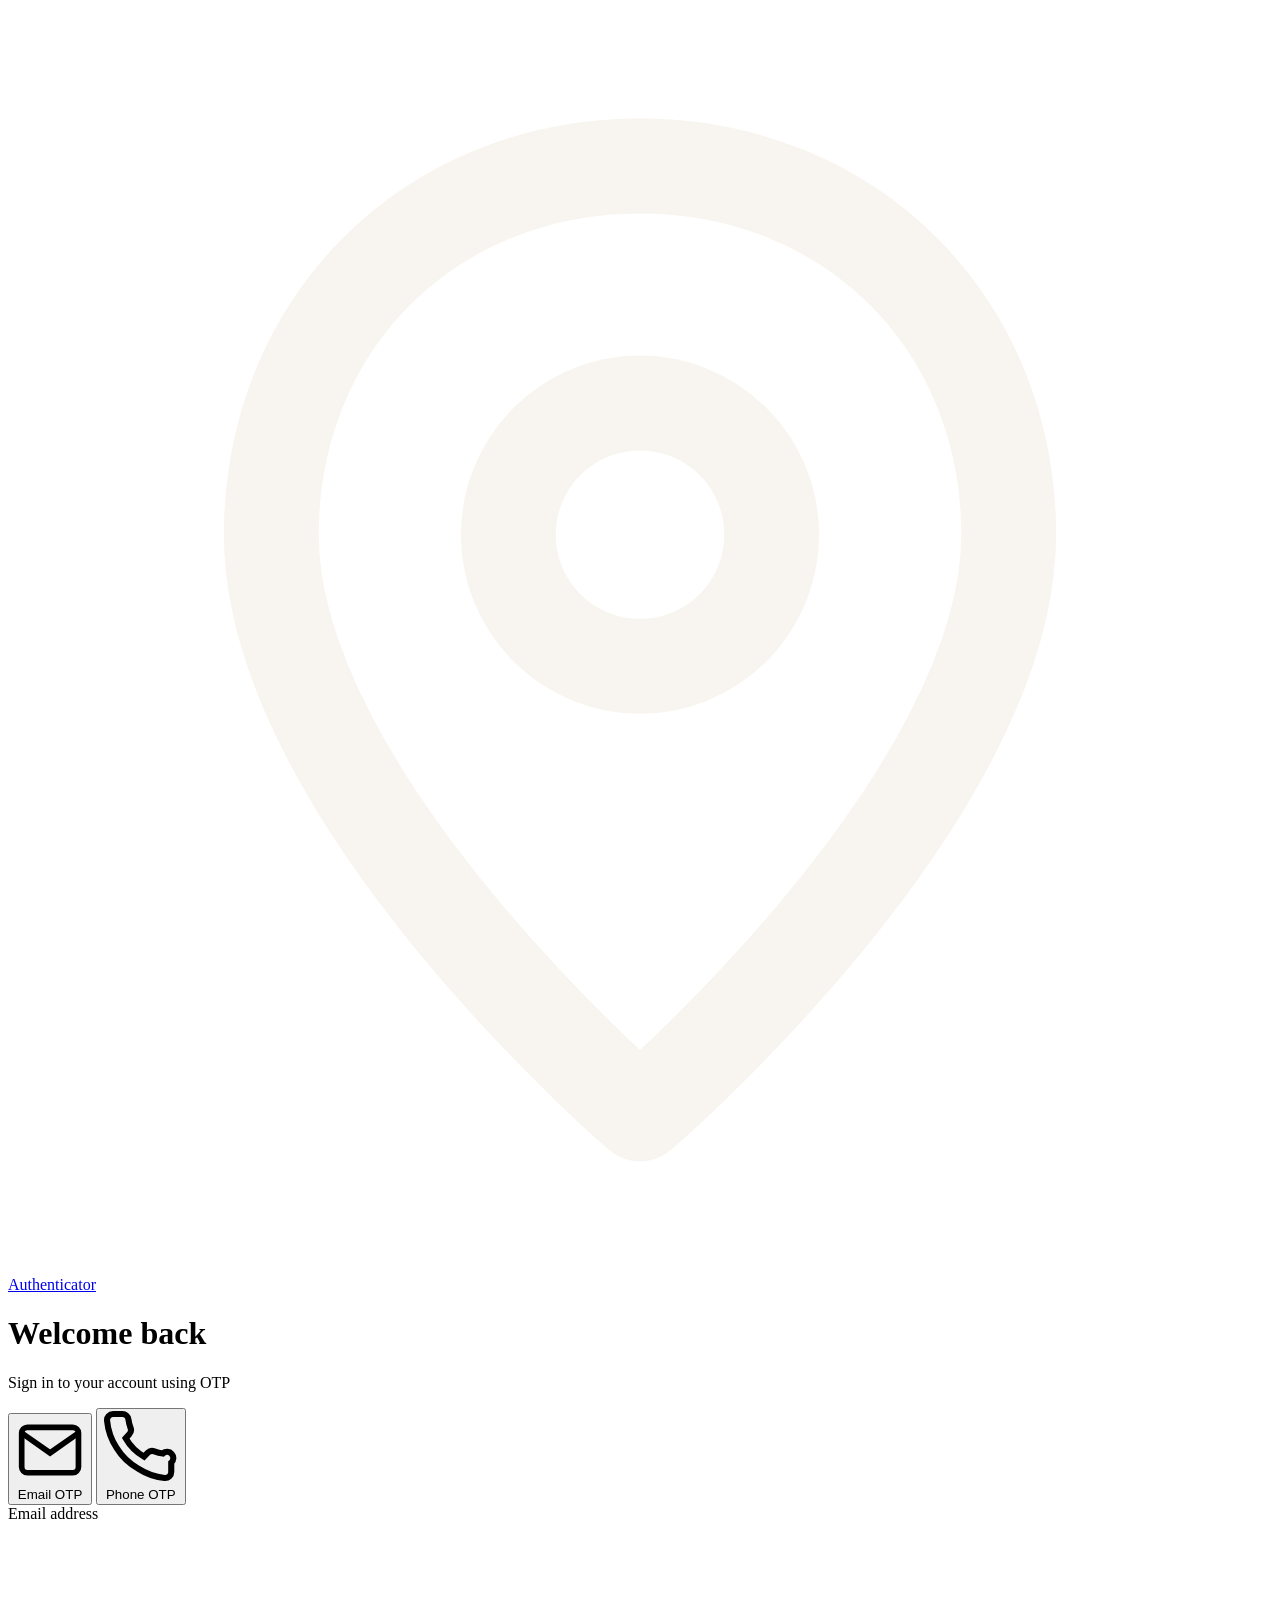
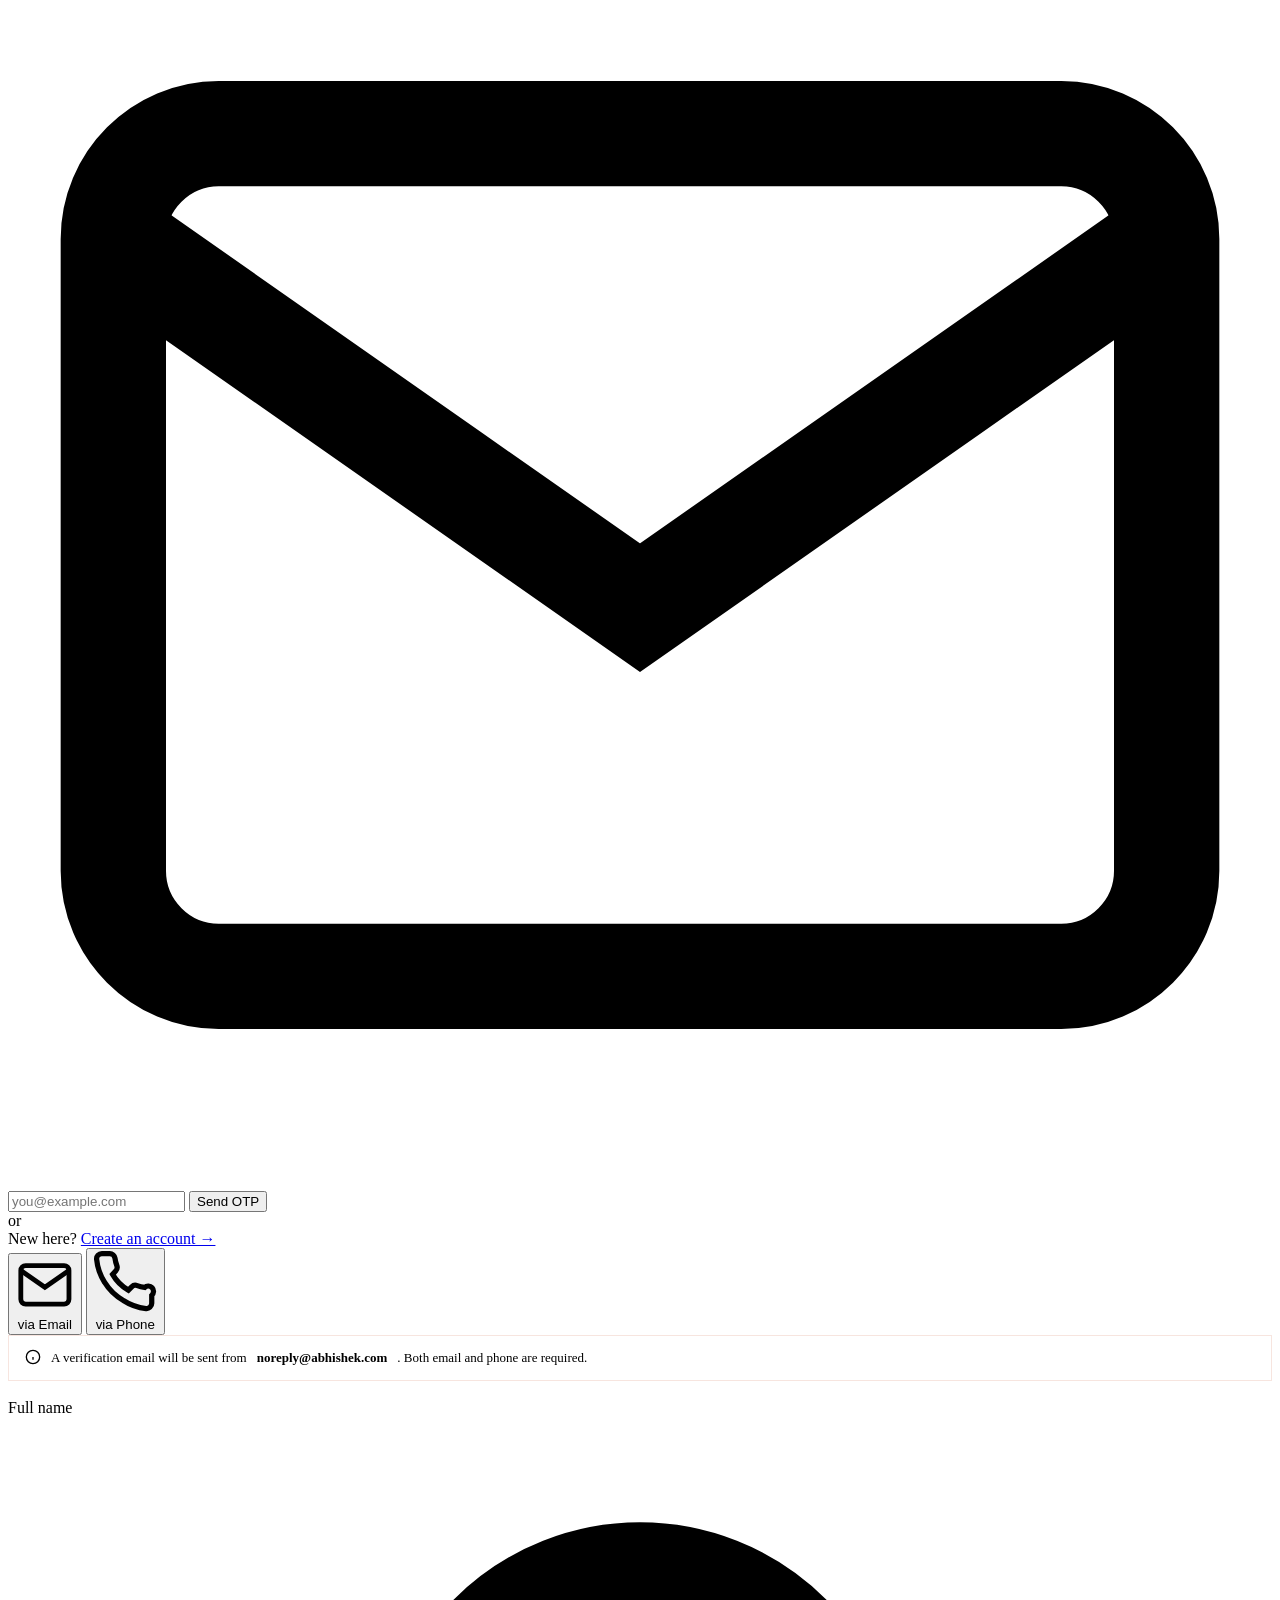
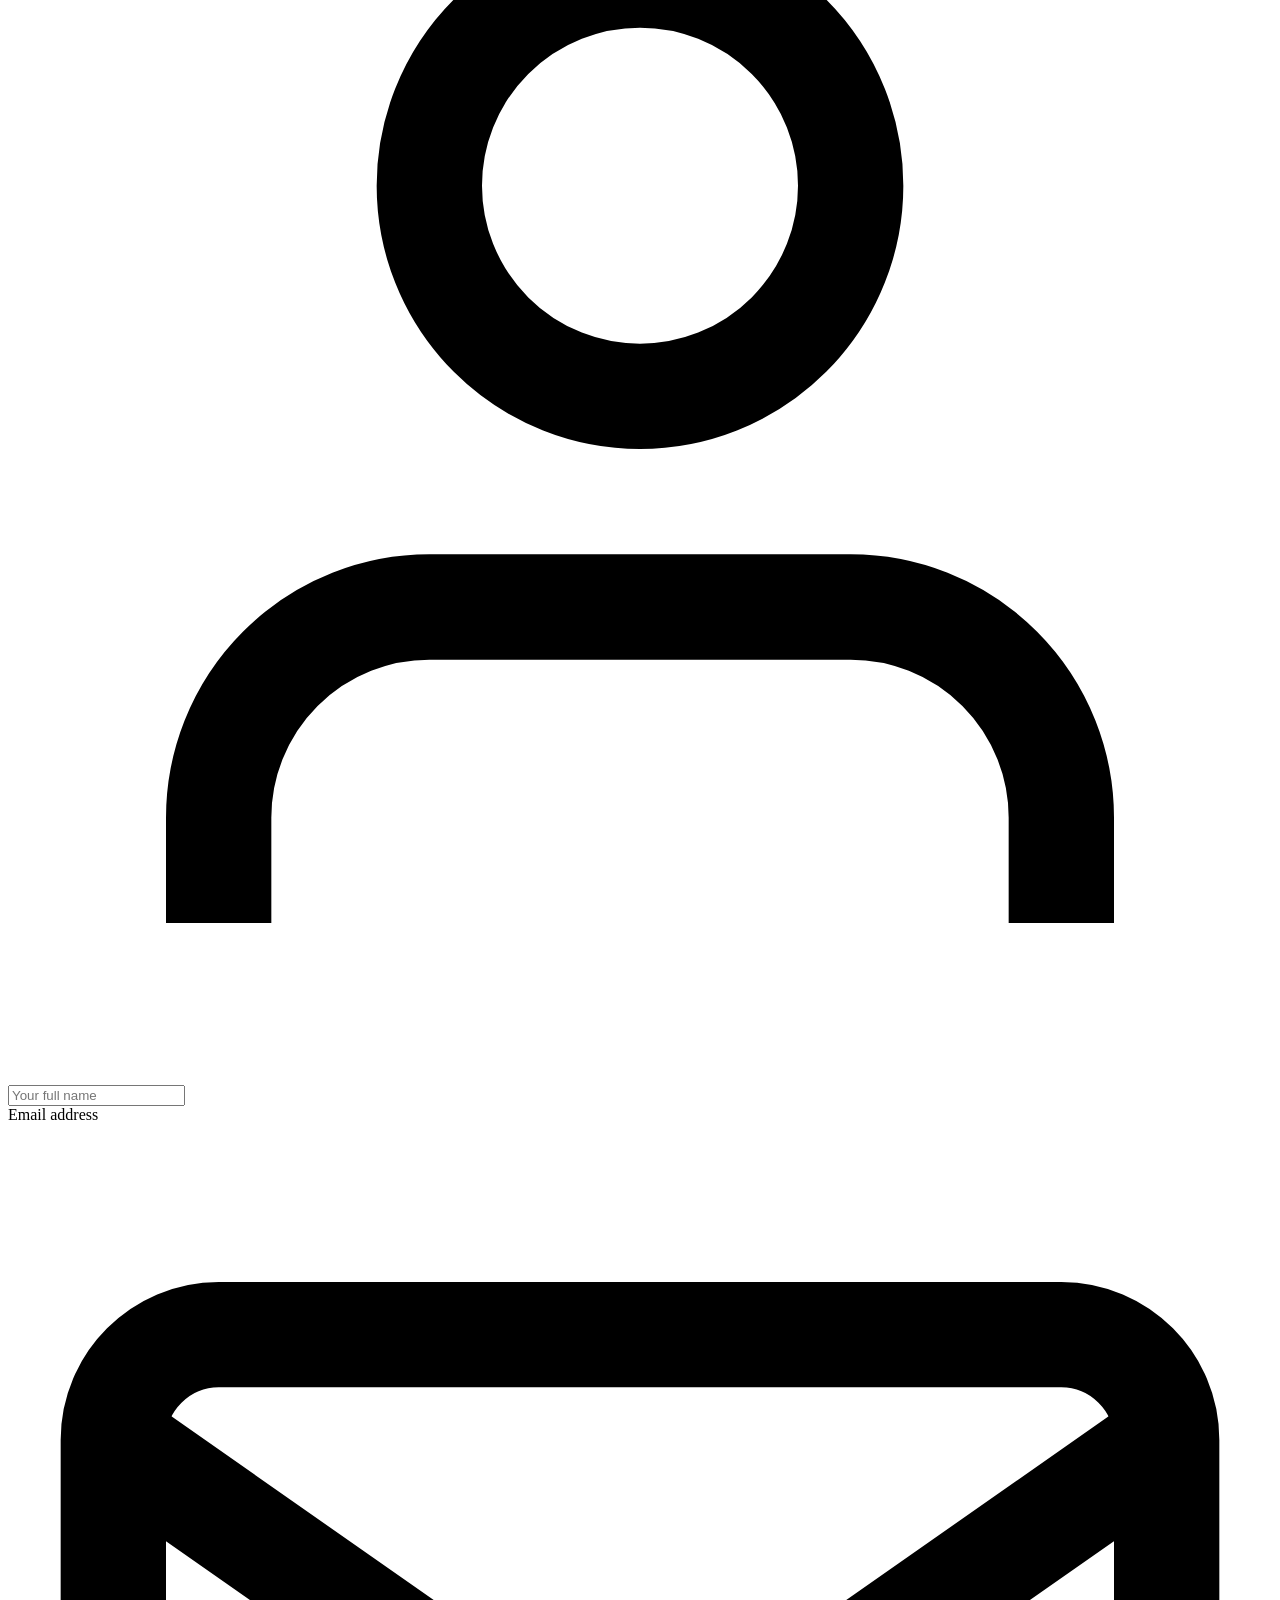
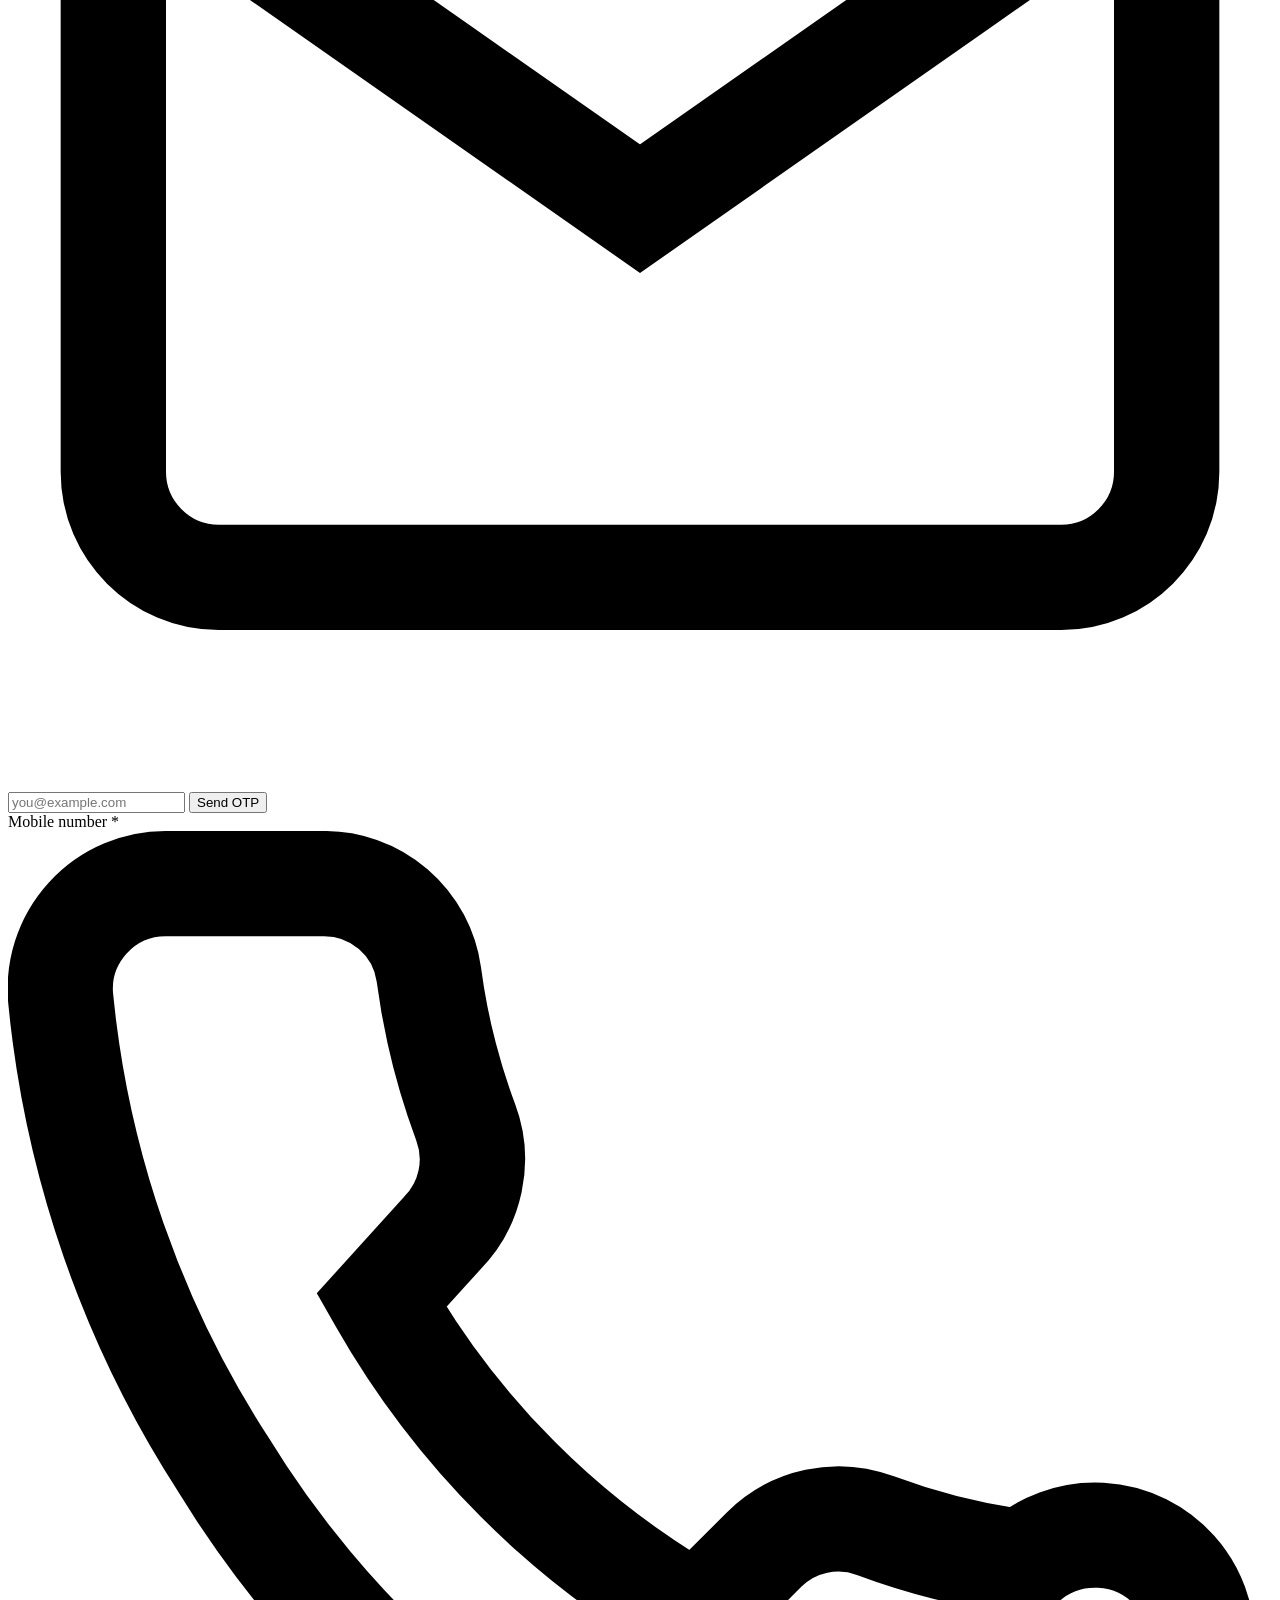
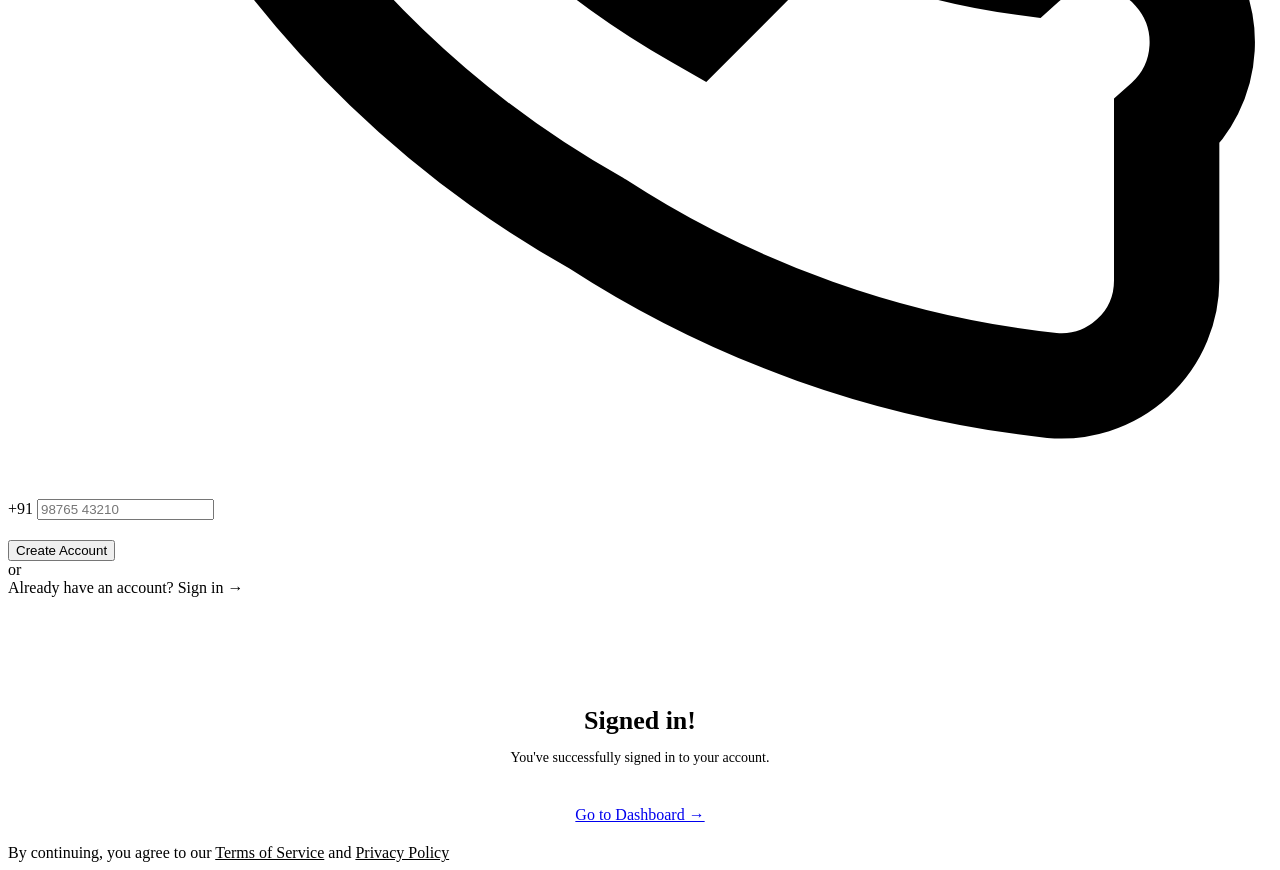
==== index.html @ a6b21a44 "Add files via upload" ====
<!DOCTYPE html>
<html lang="en">
<head>
  <meta charset="UTF-8" />
  <meta name="viewport" content="width=device-width, initial-scale=1.0" />
  <title>Ananthala — Sign In</title>
  <link rel="stylesheet" href="css/style.css" />
  <style>
    /* Extra page-specific styles */
    .method-tabs { margin-bottom: 0; }

    .otp-section-wrapper {
      overflow: hidden;
      max-height: 0;
      transition: max-height 0.45s cubic-bezier(0.4,0,0.2,1), opacity 0.3s ease;
      opacity: 0;
    }
    .otp-section-wrapper.open {
      max-height: 400px;
      opacity: 1;
    }

    .sent-to-display {
      font-size: 13px;
      color: var(--ink-muted);
      text-align: center;
      margin-bottom: 18px;
    }
    .sent-to-display strong { color: var(--ink-soft); font-weight: 500; }

    .input-row { display: flex; gap: 12px; }
    .input-row .form-group { flex: 1; }

    .info-box {
      background: var(--accent-dim);
      border: 1px solid rgba(200,80,42,0.15);
      border-radius: var(--radius-sm);
      padding: 12px 16px;
      font-size: 13px;
      color: var(--ink-soft);
      margin-bottom: 18px;
      line-height: 1.5;
      display: flex;
      gap: 10px;
      align-items: flex-start;
    }
    .info-box svg { width: 16px; height: 16px; color: var(--accent); flex-shrink: 0; margin-top: 1px; }

    .section-title {
      font-size: 12px;
      font-weight: 600;
      text-transform: uppercase;
      letter-spacing: 0.08em;
      color: var(--ink-muted);
      margin-bottom: 16px;
      display: flex;
      align-items: center;
      gap: 8px;
    }
    .section-title::after {
      content: '';
      flex: 1;
      height: 1px;
      background: var(--border);
    }
  </style>
</head>
<body>

<div class="auth-wrapper">
  <!-- Brand -->
  <div class="brand">
    <a class="brand-logo" href="#">
      <div class="brand-icon">
        <svg fill="none" viewBox="0 0 24 24" stroke="#f8f5f0" stroke-width="1.8">
          <path stroke-linecap="round" stroke-linejoin="round"
            d="M12 3C8 3 5 6 5 10c0 5 7 11 7 11s7-6 7-11c0-4-3-7-7-7z"/>
          <circle cx="12" cy="10" r="2.5" stroke="#f8f5f0" stroke-width="1.8"/>
        </svg>
      </div>
      <span class="brand-name">Authenticator</span>
    </a>
  </div>

  <!-- Card -->
  <div class="card" id="authCard">
    <div class="card-header">
      <h1 class="card-title" id="cardTitle">Welcome back</h1>
      <p class="card-subtitle" id="cardSubtitle">Sign in to your account using OTP</p>
    </div>

    <div class="card-body">
      <!-- Global alert -->
      <div id="globalAlert"></div>
      <!-- Processing indicator -->
      <div id="processingBar"></div>

      <!-- ══════ LOGIN VIEW ══════ -->
      <div class="page active" id="pageLogin">
        <!-- Method tabs -->
        <div class="tab-group method-tabs">
          <button class="tab-btn active" id="tabEmail" onclick="switchMethod('email')">
            <svg fill="none" viewBox="0 0 24 24" stroke="currentColor" stroke-width="2">
              <path d="M4 4h16c1.1 0 2 .9 2 2v12c0 1.1-.9 2-2 2H4c-1.1 0-2-.9-2-2V6c0-1.1.9-2 2-2z"/>
              <polyline points="22,6 12,13 2,6"/>
            </svg>
            Email OTP
          </button>
          <button class="tab-btn" id="tabPhone" onclick="switchMethod('phone')">
            <svg fill="none" viewBox="0 0 24 24" stroke="currentColor" stroke-width="2">
              <path d="M22 16.92v3a2 2 0 01-2.18 2 19.79 19.79 0 01-8.63-3.07A19.5 19.5 0 014.07 12 19.79 19.79 0 011 3.18 2 2 0 012.99 1h3a2 2 0 012 1.72 12.84 12.84 0 00.7 2.81 2 2 0 01-.45 2.11L7.09 8.91a16 16 0 006 6l1.27-1.27a2 2 0 012.11-.45 12.84 12.84 0 002.81.7A2 2 0 0122 16.92z"/>
            </svg>
            Phone OTP
          </button>
        </div>

        <!-- ── EMAIL METHOD ── -->
        <div id="emailMethod">
          <div class="form-group">
            <label for="loginEmail">Email address</label>
            <div class="input-wrap input-with-btn">
              <div class="input-icon">
                <svg fill="none" viewBox="0 0 24 24" stroke="currentColor" stroke-width="2">
                  <path d="M4 4h16c1.1 0 2 .9 2 2v12c0 1.1-.9 2-2 2H4c-1.1 0-2-.9-2-2V6c0-1.1.9-2 2-2z"/>
                  <polyline points="22,6 12,13 2,6"/>
                </svg>
              </div>
              <input type="email" id="loginEmail" placeholder="you@example.com"
                onkeydown="if(event.key==='Enter') sendLoginEmailOtp()" />
              <button class="btn-inline" id="btnSendEmailOtp" onclick="sendLoginEmailOtp()">Send OTP</button>
            </div>
          </div>

          <!-- OTP section (slides in) -->
          <div class="otp-section-wrapper" id="emailOtpWrapper">
            <div class="otp-sent-badge">
              <svg fill="none" viewBox="0 0 24 24" stroke="currentColor" stroke-width="2">
                <path stroke-linecap="round" stroke-linejoin="round" d="M9 12l2 2 4-4m6 2a9 9 0 11-18 0 9 9 0 0118 0z"/>
              </svg>
              OTP sent from noreply@abhishek.com
            </div>
            <div class="sent-to-display" id="emailSentTo"></div>

            <div class="otp-group" id="emailOtpGroup">
              <input class="otp-input" type="text" maxlength="1" inputmode="numeric" />
              <input class="otp-input" type="text" maxlength="1" inputmode="numeric" />
              <input class="otp-input" type="text" maxlength="1" inputmode="numeric" />
              <input class="otp-input" type="text" maxlength="1" inputmode="numeric" />
              <input class="otp-input" type="text" maxlength="1" inputmode="numeric" />
              <input class="otp-input" type="text" maxlength="1" inputmode="numeric" />
            </div>

            <div class="resend-row">
              <span class="resend-timer" id="emailResendTimer"></span>
              <button class="resend-btn" id="btnResendEmailOtp" onclick="sendLoginEmailOtp(true)" disabled>
                Resend OTP
              </button>
            </div>

            <div style="margin-top: 20px;">
              <button class="btn btn-primary" id="btnVerifyEmailOtp" onclick="verifyLoginEmailOtp()">
                Verify & Sign In
              </button>
            </div>
          </div>
        </div>

        <!-- ── PHONE METHOD ── -->
        <div id="phoneMethod" style="display:none">
          <div class="form-group">
            <label for="loginPhone">Mobile number</label>
            <div class="input-wrap input-with-btn">
              <div class="input-icon">
                <svg fill="none" viewBox="0 0 24 24" stroke="currentColor" stroke-width="2">
                  <path d="M22 16.92v3a2 2 0 01-2.18 2 19.79 19.79 0 01-8.63-3.07A19.5 19.5 0 014.07 12 19.79 19.79 0 011 3.18 2 2 0 012.99 1h3a2 2 0 012 1.72 12.84 12.84 0 00.7 2.81 2 2 0 01-.45 2.11L7.09 8.91a16 16 0 006 6l1.27-1.27a2 2 0 012.11-.45 12.84 12.84 0 002.81.7A2 2 0 0122 16.92z"/>
                </svg>
              </div>
              <span class="phone-prefix">+91</span>
              <input type="tel" id="loginPhone" class="phone-input" placeholder="98765 43210"
                maxlength="10" onkeydown="if(event.key==='Enter') sendLoginPhoneOtp()" />
              <button class="btn-inline" id="btnSendPhoneOtp" onclick="sendLoginPhoneOtp()">Send OTP</button>
            </div>
          </div>

          <!-- Phone OTP section -->
          <div class="otp-section-wrapper" id="phoneOtpWrapper">
            <div class="otp-sent-badge">
              <svg fill="none" viewBox="0 0 24 24" stroke="currentColor" stroke-width="2">
                <path stroke-linecap="round" stroke-linejoin="round" d="M9 12l2 2 4-4m6 2a9 9 0 11-18 0 9 9 0 0118 0z"/>
              </svg>
              OTP sent via SMS
            </div>
            <div class="sent-to-display" id="phoneSentTo"></div>

            <div class="otp-group" id="phoneOtpGroup">
              <input class="otp-input" type="text" maxlength="1" inputmode="numeric" />
              <input class="otp-input" type="text" maxlength="1" inputmode="numeric" />
              <input class="otp-input" type="text" maxlength="1" inputmode="numeric" />
              <input class="otp-input" type="text" maxlength="1" inputmode="numeric" />
              <input class="otp-input" type="text" maxlength="1" inputmode="numeric" />
              <input class="otp-input" type="text" maxlength="1" inputmode="numeric" />
            </div>

            <div class="resend-row">
              <span class="resend-timer" id="phoneResendTimer"></span>
              <button class="resend-btn" id="btnResendPhoneOtp" onclick="sendLoginPhoneOtp(true)" disabled>
                Resend OTP
              </button>
            </div>

            <div style="margin-top: 20px;">
              <button class="btn btn-primary" id="btnVerifyPhoneOtp" onclick="verifyLoginPhoneOtp()">
                Verify & Sign In
              </button>
            </div>
          </div>
        </div>

        <div class="divider">or</div>
        <div class="switch-mode">
          New here? <a href="signup.html">Create an account →</a>
        </div>
      </div>

      <!-- ══════ SIGNUP VIEW ══════ -->
      <div class="page" id="pageSignup">
        <div class="tab-group">
          <button class="tab-btn active" id="tabSignupEmail" onclick="switchSignupMethod('email')">
            <svg fill="none" viewBox="0 0 24 24" stroke="currentColor" stroke-width="2">
              <path d="M4 4h16c1.1 0 2 .9 2 2v12c0 1.1-.9 2-2 2H4c-1.1 0-2-.9-2-2V6c0-1.1.9-2 2-2z"/>
              <polyline points="22,6 12,13 2,6"/>
            </svg>
            via Email
          </button>
          <button class="tab-btn" id="tabSignupPhone" onclick="switchSignupMethod('phone')">
            <svg fill="none" viewBox="0 0 24 24" stroke="currentColor" stroke-width="2">
              <path d="M22 16.92v3a2 2 0 01-2.18 2 19.79 19.79 0 01-8.63-3.07A19.5 19.5 0 014.07 12 19.79 19.79 0 011 3.18 2 2 0 012.99 1h3a2 2 0 012 1.72 12.84 12.84 0 00.7 2.81 2 2 0 01-.45 2.11L7.09 8.91a16 16 0 006 6l1.27-1.27a2 2 0 012.11-.45 12.84 12.84 0 002.81.7A2 2 0 0122 16.92z"/>
            </svg>
            via Phone
          </button>
        </div>

        <!-- ── SIGNUP EMAIL ── -->
        <div id="signupEmailMethod">
          <!-- Step 1: Enter details -->
          <div id="signupEmailStep1">
            <div class="info-box">
              <svg fill="none" viewBox="0 0 24 24" stroke="currentColor" stroke-width="2">
                <circle cx="12" cy="12" r="10"/>
                <line x1="12" y1="16" x2="12" y2="12"/>
                <line x1="12" y1="8" x2="12.01" y2="8"/>
              </svg>
              A verification email will be sent from <strong>noreply@abhishek.com</strong>. Both email and phone are required.
            </div>

            <div class="form-group">
              <label for="signupName">Full name</label>
              <div class="input-wrap">
                <div class="input-icon">
                  <svg fill="none" viewBox="0 0 24 24" stroke="currentColor" stroke-width="2">
                    <path d="M20 21v-2a4 4 0 00-4-4H8a4 4 0 00-4 4v2"/>
                    <circle cx="12" cy="7" r="4"/>
                  </svg>
                </div>
                <input type="text" id="signupName" placeholder="Your full name" />
              </div>
            </div>

            <div class="form-group">
              <label for="signupEmail">Email address</label>
              <div class="input-wrap input-with-btn">
                <div class="input-icon">
                  <svg fill="none" viewBox="0 0 24 24" stroke="currentColor" stroke-width="2">
                    <path d="M4 4h16c1.1 0 2 .9 2 2v12c0 1.1-.9 2-2 2H4c-1.1 0-2-.9-2-2V6c0-1.1.9-2 2-2z"/>
                    <polyline points="22,6 12,13 2,6"/>
                  </svg>
                </div>
                <input type="email" id="signupEmail" placeholder="you@example.com" />
                <button class="btn-inline" id="btnSendSignupEmailOtp" onclick="sendSignupEmailOtp()">Send OTP</button>
              </div>
            </div>

            <div class="form-group">
              <label for="signupPhone">Mobile number <span style="color:var(--accent)">*</span></label>
              <div class="input-wrap">
                <div class="input-icon">
                  <svg fill="none" viewBox="0 0 24 24" stroke="currentColor" stroke-width="2">
                    <path d="M22 16.92v3a2 2 0 01-2.18 2 19.79 19.79 0 01-8.63-3.07A19.5 19.5 0 014.07 12 19.79 19.79 0 011 3.18 2 2 0 012.99 1h3a2 2 0 012 1.72 12.84 12.84 0 00.7 2.81 2 2 0 01-.45 2.11L7.09 8.91a16 16 0 006 6l1.27-1.27a2 2 0 012.11-.45 12.84 12.84 0 002.81.7A2 2 0 0122 16.92z"/>
                  </svg>
                </div>
                <span class="phone-prefix">+91</span>
                <input type="tel" id="signupPhone" class="phone-input" placeholder="98765 43210" maxlength="10" />
              </div>
            </div>

            <!-- Email OTP verification (inline) -->
            <div class="otp-section-wrapper" id="signupEmailOtpWrapper">
              <div class="section-title">Verify your email</div>
              <div class="otp-sent-badge">
                <svg fill="none" viewBox="0 0 24 24" stroke="currentColor" stroke-width="2">
                  <path stroke-linecap="round" stroke-linejoin="round" d="M9 12l2 2 4-4m6 2a9 9 0 11-18 0 9 9 0 0118 0z"/>
                </svg>
                OTP sent from noreply@abhishek.com
              </div>
              <div class="sent-to-display" id="signupEmailSentTo"></div>

              <div class="otp-group" id="signupEmailOtpGroup">
              <input class="otp-input" type="text" maxlength="1" inputmode="numeric" />
              <input class="otp-input" type="text" maxlength="1" inputmode="numeric" />
              <input class="otp-input" type="text" maxlength="1" inputmode="numeric" />
              <input class="otp-input" type="text" maxlength="1" inputmode="numeric" />
              <input class="otp-input" type="text" maxlength="1" inputmode="numeric" />
              <input class="otp-input" type="text" maxlength="1" inputmode="numeric" />
              </div>

              <div class="resend-row">
                <span class="resend-timer" id="signupEmailResendTimer"></span>
                <button class="resend-btn" id="btnResendSignupEmailOtp" onclick="sendSignupEmailOtp(true)" disabled>Resend</button>
              </div>

              <div id="emailVerifiedBadge" style="display:none; margin-top:12px;">
                <div class="alert alert-success">
                  <svg fill="none" viewBox="0 0 24 24" stroke="currentColor" stroke-width="2"><path stroke-linecap="round" stroke-linejoin="round" d="M9 12l2 2 4-4m6 2a9 9 0 11-18 0 9 9 0 0118 0z"/></svg>
                  <span>Email verified successfully!</span>
                </div>
              </div>

              <div id="signupEmailOtpActions" style="margin-top:16px;">
                <button class="btn btn-accent" onclick="verifySignupEmailOtp()">Verify Email OTP</button>
              </div>
            </div>

            <div style="margin-top: 20px;" id="signupEmailSubmitWrap" >
              <button class="btn btn-primary" id="btnCreateAccountEmail" onclick="createAccountEmail()" >
                Create Account
              </button>
            </div>
          </div>
        </div>

        <!-- ── SIGNUP PHONE ── -->
        <div id="signupPhoneMethod" style="display:none">
          <div class="info-box">
            <svg fill="none" viewBox="0 0 24 24" stroke="currentColor" stroke-width="2">
              <circle cx="12" cy="12" r="10"/>
              <line x1="12" y1="16" x2="12" y2="12"/>
              <line x1="12" y1="8" x2="12.01" y2="8"/>
            </svg>
            Both phone and email are mandatory. Verify your mobile via OTP to proceed.
          </div>

          <div class="form-group">
            <label for="signupPhoneName">Full name</label>
            <div class="input-wrap">
              <div class="input-icon">
                <svg fill="none" viewBox="0 0 24 24" stroke="currentColor" stroke-width="2">
                  <path d="M20 21v-2a4 4 0 00-4-4H8a4 4 0 00-4 4v2"/>
                  <circle cx="12" cy="7" r="4"/>
                </svg>
              </div>
              <input type="text" id="signupPhoneName" placeholder="Your full name" />
            </div>
          </div>

          <div class="form-group">
            <label for="signupPhoneNum">Mobile number</label>
            <div class="input-wrap input-with-btn">
              <div class="input-icon">
                <svg fill="none" viewBox="0 0 24 24" stroke="currentColor" stroke-width="2">
                  <path d="M22 16.92v3a2 2 0 01-2.18 2 19.79 19.79 0 01-8.63-3.07A19.5 19.5 0 014.07 12 19.79 19.79 0 011 3.18 2 2 0 012.99 1h3a2 2 0 012 1.72 12.84 12.84 0 00.7 2.81 2 2 0 01-.45 2.11L7.09 8.91a16 16 0 006 6l1.27-1.27a2 2 0 012.11-.45 12.84 12.84 0 002.81.7A2 2 0 0122 16.92z"/>
                </svg>
              </div>
              <span class="phone-prefix">+91</span>
              <input type="tel" id="signupPhoneNum" class="phone-input" placeholder="98765 43210" maxlength="10" />
              <button class="btn-inline" id="btnSendSignupPhoneOtp" onclick="sendSignupPhoneOtp()">Send OTP</button>
            </div>
          </div>

          <!-- Phone OTP -->
          <div class="otp-section-wrapper" id="signupPhoneOtpWrapper">
            <div class="otp-sent-badge">
              <svg fill="none" viewBox="0 0 24 24" stroke="currentColor" stroke-width="2">
                <path stroke-linecap="round" stroke-linejoin="round" d="M9 12l2 2 4-4m6 2a9 9 0 11-18 0 9 9 0 0118 0z"/>
              </svg>
              OTP sent via SMS
            </div>
            <div class="sent-to-display" id="signupPhoneSentTo"></div>

            <div class="otp-group" id="signupPhoneOtpGroup">
              <input class="otp-input" type="text" maxlength="1" inputmode="numeric" />
              <input class="otp-input" type="text" maxlength="1" inputmode="numeric" />
              <input class="otp-input" type="text" maxlength="1" inputmode="numeric" />
              <input class="otp-input" type="text" maxlength="1" inputmode="numeric" />
              <input class="otp-input" type="text" maxlength="1" inputmode="numeric" />
              <input class="otp-input" type="text" maxlength="1" inputmode="numeric" />
            </div>

            <div class="resend-row">
              <span class="resend-timer" id="signupPhoneResendTimer"></span>
              <button class="resend-btn" id="btnResendSignupPhoneOtp" onclick="sendSignupPhoneOtp(true)" disabled>Resend</button>
            </div>

            <div id="phoneVerifiedBadge" style="display:none; margin-top:12px;">
              <div class="alert alert-success">
                <svg fill="none" viewBox="0 0 24 24" stroke="currentColor" stroke-width="2"><path stroke-linecap="round" stroke-linejoin="round" d="M9 12l2 2 4-4m6 2a9 9 0 11-18 0 9 9 0 0118 0z"/></svg>
                <span>Phone verified successfully!</span>
              </div>
            </div>

            <div id="signupPhoneOtpActions" style="margin-top:16px;">
              <button class="btn btn-accent" onclick="verifySignupPhoneOtp()">Verify Phone OTP</button>
            </div>
          </div>

          <!-- Email field after phone verified -->
          <div id="signupPhoneEmailSection" style="display:none; margin-top:18px;">
            <div class="section-title">Add your email</div>
            <div class="form-group">
              <label for="signupPhoneEmail">Email address <span style="color:var(--accent)">*</span></label>
              <div class="input-wrap">
                <div class="input-icon">
                  <svg fill="none" viewBox="0 0 24 24" stroke="currentColor" stroke-width="2">
                    <path d="M4 4h16c1.1 0 2 .9 2 2v12c0 1.1-.9 2-2 2H4c-1.1 0-2-.9-2-2V6c0-1.1.9-2 2-2z"/>
                    <polyline points="22,6 12,13 2,6"/>
                  </svg>
                </div>
                <input type="email" id="signupPhoneEmail" placeholder="you@example.com" />
              </div>
            </div>
            <button class="btn btn-primary" id="btnCreateAccountPhone" onclick="createAccountPhone()">
              Create Account
            </button>
          </div>
        </div>

        <div class="divider">or</div>
        <div class="switch-mode">
          Already have an account? <a onclick="showPage('pageLogin')">Sign in →</a>
        </div>
      </div>

      <!-- ══════ SUCCESS VIEW ══════ -->
      <div class="page" id="pageSuccess">
        <div style="text-align:center; padding: 16px 0 8px;">
          <div style="width:72px;height:72px;background:var(--success-dim);border-radius:50%;display:flex;align-items:center;justify-content:center;margin:0 auto 20px;">
            <svg width="36" height="36" fill="none" viewBox="0 0 24 24" stroke="var(--success)" stroke-width="2">
              <path stroke-linecap="round" stroke-linejoin="round" d="M9 12l2 2 4-4m6 2a9 9 0 11-18 0 9 9 0 0118 0z"/>
            </svg>
          </div>
          <h2 style="font-family:'DM Serif Display',serif;font-size:26px;margin-bottom:8px;" id="successTitle">Signed in!</h2>
          <p style="color:var(--ink-muted);font-size:14px;margin-bottom:28px;" id="successMsg">You've successfully signed in to your account.</p>
          <a href="dashboard.html" class="btn btn-primary" style="display:inline-flex;width:auto;padding:12px 32px;">
            Go to Dashboard →
          </a>
        </div>
      </div>

    </div><!-- /card-body -->
  </div><!-- /card -->

  <div class="footer-note">
    By continuing, you agree to our <a href="#" style="color:var(--accent)">Terms of Service</a>
    and <a href="#" style="color:var(--accent)">Privacy Policy</a>
  </div>
</div>

<!-- Scripts -->
<script src="js/api.js"></script>
<script src="js/utils.js"></script>
<script src="js/auth.js"></script>

</body>
</html>
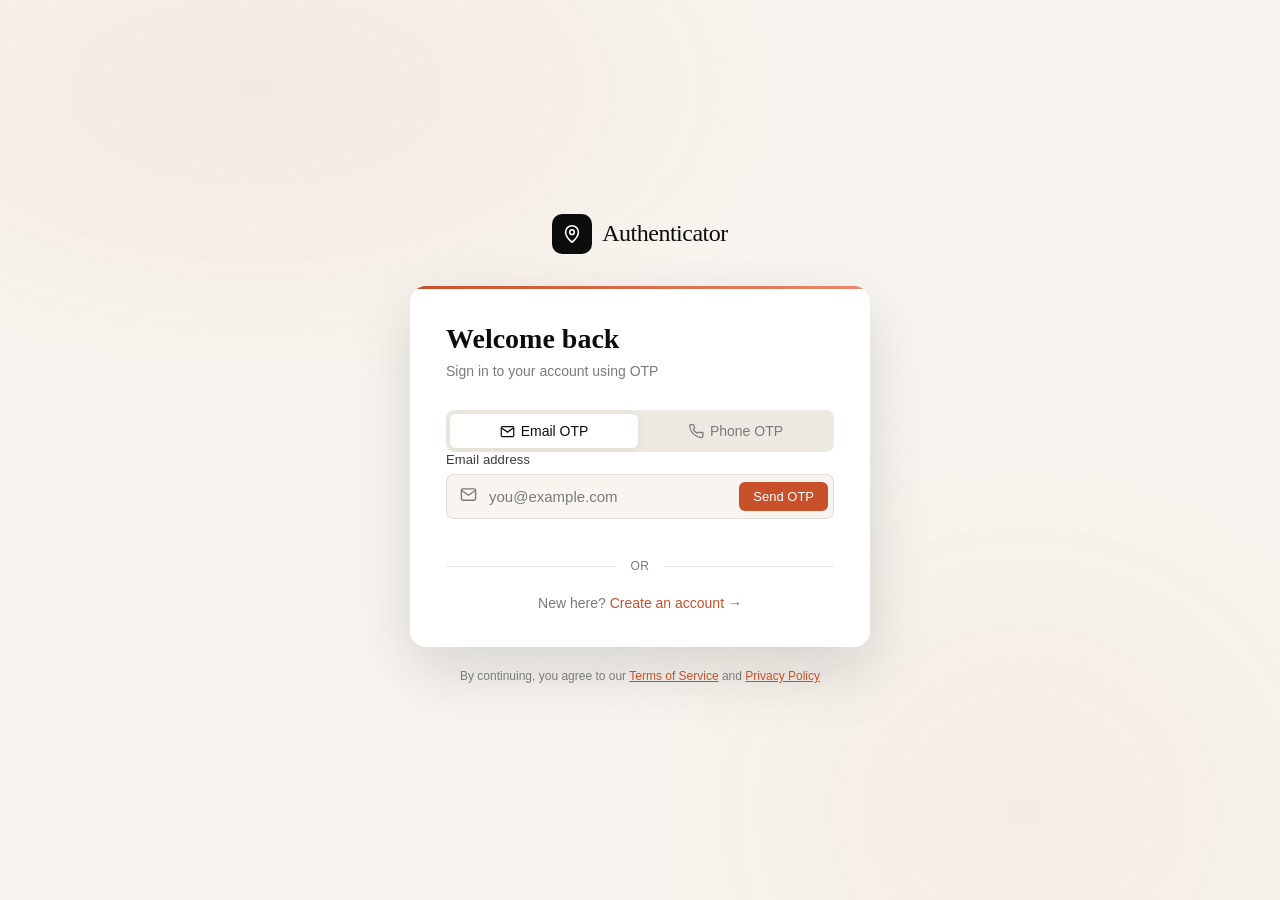
==== commit f3c9a099: "Update index.html" ====
--- a/index.html
+++ b/index.html
@@ -4,7 +4,7 @@
   <meta charset="UTF-8" />
   <meta name="viewport" content="width=device-width, initial-scale=1.0" />
   <title>Ananthala — Sign In</title>
-  <link rel="stylesheet" href="css/style.css" />
+  <link rel="stylesheet" href="style.css" />
   <style>
     /* Extra page-specific styles */
     .method-tabs { margin-bottom: 0; }
@@ -465,9 +465,9 @@
 </div>
 
 <!-- Scripts -->
-<script src="js/api.js"></script>
-<script src="js/utils.js"></script>
-<script src="js/auth.js"></script>
+<script src="api.js"></script>
+<script src="utils.js"></script>
+<script src="auth.js"></script>
 
 </body>
-</html>+</html>
--- a/style.css
+++ b/style.css
@@ -0,0 +1,644 @@
+@import url('https://fonts.googleapis.com/css2?family=DM+Serif+Display:ital@0;1&family=DM+Sans:ital,opsz,wght@0,9..40,300;0,9..40,400;0,9..40,500;0,9..40,600;1,9..40,300&display=swap');
+
+*, *::before, *::after { box-sizing: border-box; margin: 0; padding: 0; }
+
+:root {
+  --ink: #0d0d0d;
+  --ink-soft: #3a3a3a;
+  --ink-muted: #7a7a7a;
+  --paper: #f8f5f0;
+  --paper-warm: #ede9e2;
+  --card: #ffffff;
+  --accent: #c8502a;
+  --accent-light: #e8896a;
+  --accent-dim: rgba(200, 80, 42, 0.1);
+  --success: #2a7a4a;
+  --success-dim: rgba(42, 122, 74, 0.1);
+  --error: #c0392b;
+  --error-dim: rgba(192, 57, 43, 0.1);
+  --border: rgba(13, 13, 13, 0.1);
+  --shadow-sm: 0 2px 8px rgba(13,13,13,0.06);
+  --shadow-md: 0 8px 32px rgba(13,13,13,0.1);
+  --shadow-lg: 0 24px 64px rgba(13,13,13,0.14);
+  --radius: 16px;
+  --radius-sm: 8px;
+  --transition: 0.25s cubic-bezier(0.4, 0, 0.2, 1);
+}
+
+html { scroll-behavior: smooth; }
+
+body {
+  font-family: 'DM Sans', sans-serif;
+  background: var(--paper);
+  color: var(--ink);
+  min-height: 100vh;
+  display: flex;
+  align-items: center;
+  justify-content: center;
+  padding: 24px;
+  position: relative;
+  overflow-x: hidden;
+}
+
+/* Background texture */
+body::before {
+  content: '';
+  position: fixed;
+  inset: 0;
+  background-image:
+    radial-gradient(ellipse 80% 60% at 20% 10%, rgba(200,80,42,0.07) 0%, transparent 60%),
+    radial-gradient(ellipse 60% 80% at 80% 90%, rgba(200,80,42,0.05) 0%, transparent 60%);
+  pointer-events: none;
+  z-index: 0;
+}
+
+body::after {
+  content: '';
+  position: fixed;
+  inset: 0;
+  background-image: url("data:image/svg+xml,%3Csvg xmlns='http://www.w3.org/2000/svg' width='60' height='60'%3E%3Ccircle cx='1' cy='1' r='0.8' fill='%230d0d0d' opacity='0.04'/%3E%3C/svg%3E");
+  pointer-events: none;
+  z-index: 0;
+}
+
+/* ─── Layout ─────────────────────────────── */
+.auth-wrapper {
+  position: relative;
+  z-index: 1;
+  width: 100%;
+  max-width: 460px;
+}
+
+.brand {
+  text-align: center;
+  margin-bottom: 32px;
+  animation: fadeDown 0.6s ease both;
+}
+
+.brand-logo {
+  display: inline-flex;
+  align-items: center;
+  gap: 10px;
+  text-decoration: none;
+}
+
+.brand-icon {
+  width: 40px;
+  height: 40px;
+  background: var(--ink);
+  border-radius: 10px;
+  display: flex;
+  align-items: center;
+  justify-content: center;
+}
+
+.brand-icon svg { width: 22px; height: 22px; }
+
+.brand-name {
+  font-family: 'DM Serif Display', serif;
+  font-size: 24px;
+  color: var(--ink);
+  letter-spacing: -0.5px;
+}
+
+/* ─── Card ───────────────────────────────── */
+.card {
+  background: var(--card);
+  border-radius: var(--radius);
+  box-shadow: var(--shadow-lg);
+  overflow: hidden;
+  animation: fadeUp 0.5s ease both 0.1s;
+  position: relative;
+}
+
+.card::before {
+  content: '';
+  position: absolute;
+  top: 0; left: 0; right: 0;
+  height: 3px;
+  background: linear-gradient(90deg, var(--accent), var(--accent-light));
+}
+
+.card-header {
+  padding: 36px 36px 0;
+}
+
+.card-title {
+  font-family: 'DM Serif Display', serif;
+  font-size: 28px;
+  color: var(--ink);
+  line-height: 1.2;
+  margin-bottom: 6px;
+}
+
+.card-subtitle {
+  font-size: 14px;
+  color: var(--ink-muted);
+  font-weight: 400;
+  line-height: 1.5;
+}
+
+.card-body { padding: 28px 36px 36px; }
+
+/* ─── Tabs ───────────────────────────────── */
+.tab-group {
+  display: flex;
+  background: var(--paper-warm);
+  border-radius: var(--radius-sm);
+  padding: 4px;
+  margin-bottom: 28px;
+  gap: 4px;
+}
+
+.tab-btn {
+  flex: 1;
+  padding: 9px 16px;
+  border: none;
+  background: transparent;
+  border-radius: 6px;
+  font-family: 'DM Sans', sans-serif;
+  font-size: 14px;
+  font-weight: 500;
+  color: var(--ink-muted);
+  cursor: pointer;
+  transition: all var(--transition);
+  display: flex;
+  align-items: center;
+  justify-content: center;
+  gap: 6px;
+}
+
+.tab-btn.active {
+  background: var(--card);
+  color: var(--ink);
+  box-shadow: var(--shadow-sm);
+}
+
+.tab-btn svg { width: 15px; height: 15px; }
+
+/* ─── Form elements ──────────────────────── */
+.form-group { margin-bottom: 18px; }
+
+label {
+  display: block;
+  font-size: 13px;
+  font-weight: 500;
+  color: var(--ink-soft);
+  margin-bottom: 7px;
+  letter-spacing: 0.01em;
+}
+
+.input-wrap {
+  position: relative;
+  display: flex;
+  align-items: center;
+}
+
+.input-wrap .input-icon {
+  position: absolute;
+  left: 14px;
+  color: var(--ink-muted);
+  pointer-events: none;
+  transition: color var(--transition);
+}
+
+.input-wrap .input-icon svg { width: 17px; height: 17px; }
+
+input[type="text"],
+input[type="email"],
+input[type="tel"],
+input[type="number"] {
+  width: 100%;
+  padding: 13px 14px 13px 42px;
+  border: 1.5px solid var(--border);
+  border-radius: var(--radius-sm);
+  font-family: 'DM Sans', sans-serif;
+  font-size: 15px;
+  color: var(--ink);
+  background: var(--paper);
+  transition: all var(--transition);
+  outline: none;
+  -webkit-appearance: none;
+}
+
+input:focus {
+  border-color: var(--accent);
+  background: var(--card);
+  box-shadow: 0 0 0 3px var(--accent-dim);
+}
+
+input:focus + .input-icon,
+.input-wrap:focus-within .input-icon { color: var(--accent); }
+
+input.error-input { border-color: var(--error); background: var(--error-dim); }
+input.success-input { border-color: var(--success); }
+
+input::placeholder { color: var(--ink-muted); font-weight: 300; }
+
+/* Phone prefix */
+.phone-prefix {
+  position: absolute;
+  left: 42px;
+  font-size: 15px;
+  color: var(--ink-soft);
+  font-weight: 500;
+  pointer-events: none;
+  z-index: 1;
+}
+
+.phone-input { padding-left: 78px !important; }
+
+/* ─── OTP inputs ─────────────────────────── */
+.otp-group {
+  display: flex;
+  gap: 10px;
+  justify-content: center;
+}
+
+.otp-input {
+  width: 52px !important;
+  height: 56px;
+  padding: 0 !important;
+  text-align: center;
+  font-size: 22px !important;
+  font-weight: 600;
+  border-radius: var(--radius-sm) !important;
+  border: 1.5px solid var(--border) !important;
+  background: var(--paper) !important;
+  transition: all var(--transition);
+  caret-color: var(--accent);
+}
+
+.otp-input:focus {
+  border-color: var(--accent) !important;
+  background: var(--card) !important;
+  box-shadow: 0 0 0 3px var(--accent-dim) !important;
+  transform: translateY(-2px);
+}
+
+.otp-input.filled {
+  border-color: var(--accent) !important;
+  background: var(--accent-dim) !important;
+  color: var(--accent);
+}
+
+/* ─── Buttons ────────────────────────────── */
+.btn {
+  display: inline-flex;
+  align-items: center;
+  justify-content: center;
+  gap: 8px;
+  width: 100%;
+  padding: 14px 24px;
+  border: none;
+  border-radius: var(--radius-sm);
+  font-family: 'DM Sans', sans-serif;
+  font-size: 15px;
+  font-weight: 500;
+  cursor: pointer;
+  transition: all var(--transition);
+  position: relative;
+  overflow: hidden;
+  text-decoration: none;
+}
+
+.btn::after {
+  content: '';
+  position: absolute;
+  inset: 0;
+  background: linear-gradient(to bottom, rgba(255,255,255,0.15), transparent);
+  pointer-events: none;
+}
+
+.btn-primary {
+  background: var(--ink);
+  color: #fff;
+}
+
+.btn-primary:hover {
+  background: var(--ink-soft);
+  transform: translateY(-1px);
+  box-shadow: 0 6px 20px rgba(13,13,13,0.25);
+}
+
+.btn-primary:active { transform: translateY(0); }
+
+.btn-accent {
+  background: var(--accent);
+  color: #fff;
+}
+
+.btn-accent:hover {
+  background: #b3441f;
+  transform: translateY(-1px);
+  box-shadow: 0 6px 20px rgba(200,80,42,0.35);
+}
+
+.btn-ghost {
+  background: transparent;
+  color: var(--ink-soft);
+  border: 1.5px solid var(--border);
+}
+
+.btn-ghost:hover {
+  background: var(--paper-warm);
+  border-color: var(--ink-soft);
+}
+
+.btn:disabled {
+  opacity: 0.5;
+  cursor: not-allowed;
+  transform: none !important;
+  box-shadow: none !important;
+}
+
+/* Send OTP btn inside input */
+.btn-inline {
+  position: absolute;
+  right: 6px;
+  padding: 7px 14px;
+  font-size: 13px;
+  width: auto;
+  border-radius: 6px;
+  background: var(--accent);
+  color: #fff;
+  border: none;
+  cursor: pointer;
+  font-family: 'DM Sans', sans-serif;
+  font-weight: 500;
+  transition: all var(--transition);
+  white-space: nowrap;
+}
+
+.btn-inline:hover { background: #b3441f; }
+.btn-inline:disabled { opacity: 0.5; cursor: not-allowed; }
+
+.input-with-btn input { padding-right: 120px !important; }
+
+/* ─── Loader / Spinner ───────────────────── */
+.spinner {
+  width: 18px;
+  height: 18px;
+  border: 2.5px solid rgba(255,255,255,0.3);
+  border-top-color: #fff;
+  border-radius: 50%;
+  animation: spin 0.7s linear infinite;
+  flex-shrink: 0;
+}
+
+.spinner-dark {
+  border-color: rgba(13,13,13,0.2);
+  border-top-color: var(--ink);
+}
+
+@keyframes spin { to { transform: rotate(360deg); } }
+
+/* Processing overlay for card */
+.processing-bar {
+  height: 3px;
+  background: linear-gradient(90deg, var(--accent), var(--accent-light), var(--accent));
+  background-size: 200% 100%;
+  animation: shimmer 1.2s ease infinite;
+  border-radius: 2px;
+  margin-bottom: 20px;
+}
+
+@keyframes shimmer {
+  0% { background-position: -200% 0; }
+  100% { background-position: 200% 0; }
+}
+
+/* ─── OTP Section ────────────────────────── */
+.otp-section {
+  display: none;
+  animation: fadeIn 0.4s ease;
+}
+
+.otp-section.visible { display: block; }
+
+.otp-sent-badge {
+  display: flex;
+  align-items: center;
+  gap: 10px;
+  padding: 12px 16px;
+  background: var(--success-dim);
+  border: 1px solid rgba(42,122,74,0.2);
+  border-radius: var(--radius-sm);
+  font-size: 13px;
+  color: var(--success);
+  margin-bottom: 20px;
+  font-weight: 500;
+}
+
+.otp-sent-badge svg { width: 16px; height: 16px; flex-shrink: 0; }
+
+.otp-hint {
+  font-size: 13px;
+  color: var(--ink-muted);
+  text-align: center;
+  margin-bottom: 20px;
+  line-height: 1.5;
+}
+
+.otp-hint strong { color: var(--ink-soft); font-weight: 500; }
+
+.resend-row {
+  display: flex;
+  align-items: center;
+  justify-content: center;
+  gap: 8px;
+  margin-top: 14px;
+}
+
+.resend-timer { font-size: 13px; color: var(--ink-muted); }
+
+.resend-btn {
+  font-size: 13px;
+  color: var(--accent);
+  background: none;
+  border: none;
+  cursor: pointer;
+  font-family: 'DM Sans', sans-serif;
+  font-weight: 500;
+  padding: 0;
+  text-decoration: underline;
+  text-decoration-color: transparent;
+  transition: text-decoration-color var(--transition);
+}
+
+.resend-btn:hover { text-decoration-color: var(--accent); }
+.resend-btn:disabled { color: var(--ink-muted); cursor: default; text-decoration: none; }
+
+/* ─── Divider ────────────────────────────── */
+.divider {
+  display: flex;
+  align-items: center;
+  gap: 14px;
+  margin: 22px 0;
+  color: var(--ink-muted);
+  font-size: 12px;
+  letter-spacing: 0.05em;
+  text-transform: uppercase;
+  font-weight: 500;
+}
+
+.divider::before, .divider::after {
+  content: '';
+  flex: 1;
+  height: 1px;
+  background: var(--border);
+}
+
+/* ─── Switch link ────────────────────────── */
+.switch-mode {
+  text-align: center;
+  margin-top: 22px;
+  font-size: 14px;
+  color: var(--ink-muted);
+}
+
+.switch-mode a {
+  color: var(--accent);
+  text-decoration: none;
+  font-weight: 500;
+  cursor: pointer;
+}
+
+.switch-mode a:hover { text-decoration: underline; }
+
+/* ─── Back button ────────────────────────── */
+.back-btn {
+  display: inline-flex;
+  align-items: center;
+  gap: 6px;
+  font-size: 13px;
+  color: var(--ink-muted);
+  background: none;
+  border: none;
+  cursor: pointer;
+  font-family: 'DM Sans', sans-serif;
+  padding: 0;
+  margin-bottom: 20px;
+  transition: color var(--transition);
+}
+
+.back-btn:hover { color: var(--ink); }
+.back-btn svg { width: 14px; height: 14px; }
+
+/* ─── Alerts ─────────────────────────────── */
+.alert {
+  padding: 12px 16px;
+  border-radius: var(--radius-sm);
+  font-size: 13.5px;
+  line-height: 1.5;
+  margin-bottom: 18px;
+  display: flex;
+  align-items: flex-start;
+  gap: 10px;
+  animation: fadeIn 0.3s ease;
+}
+
+.alert svg { width: 16px; height: 16px; flex-shrink: 0; margin-top: 1px; }
+.alert-error { background: var(--error-dim); color: var(--error); border: 1px solid rgba(192,57,43,0.2); }
+.alert-success { background: var(--success-dim); color: var(--success); border: 1px solid rgba(42,122,74,0.2); }
+.alert-info { background: var(--accent-dim); color: var(--accent); border: 1px solid rgba(200,80,42,0.2); }
+
+.field-error {
+  font-size: 12px;
+  color: var(--error);
+  margin-top: 5px;
+  display: flex;
+  align-items: center;
+  gap: 4px;
+}
+
+/* ─── Step indicator ─────────────────────── */
+.step-dots {
+  display: flex;
+  justify-content: center;
+  gap: 6px;
+  margin-bottom: 24px;
+}
+
+.step-dot {
+  width: 6px;
+  height: 6px;
+  border-radius: 50%;
+  background: var(--border);
+  transition: all var(--transition);
+}
+
+.step-dot.active {
+  background: var(--accent);
+  width: 20px;
+  border-radius: 3px;
+}
+
+.step-dot.done { background: var(--success); }
+
+/* ─── Animations ─────────────────────────── */
+@keyframes fadeUp {
+  from { opacity: 0; transform: translateY(20px); }
+  to { opacity: 1; transform: translateY(0); }
+}
+
+@keyframes fadeDown {
+  from { opacity: 0; transform: translateY(-12px); }
+  to { opacity: 1; transform: translateY(0); }
+}
+
+@keyframes fadeIn {
+  from { opacity: 0; }
+  to { opacity: 1; }
+}
+
+@keyframes slideIn {
+  from { opacity: 0; transform: translateX(16px); }
+  to { opacity: 1; transform: translateX(0); }
+}
+
+@keyframes pulse {
+  0%, 100% { opacity: 1; }
+  50% { opacity: 0.6; }
+}
+
+.animate-in { animation: slideIn 0.35s ease both; }
+
+/* ─── Page transitions ───────────────────── */
+.page { display: none; }
+.page.active { display: block; animation: fadeIn 0.35s ease; }
+
+/* ─── Footer note ────────────────────────── */
+.footer-note {
+  text-align: center;
+  margin-top: 20px;
+  font-size: 12px;
+  color: var(--ink-muted);
+  line-height: 1.6;
+  animation: fadeUp 0.5s ease both 0.3s;
+}
+
+/* ─── Responsive ─────────────────────────── */
+@media (max-width: 500px) {
+  body { padding: 16px; }
+  .card-header { padding: 28px 24px 0; }
+  .card-body { padding: 24px 24px 28px; }
+  .card-title { font-size: 24px; }
+  .otp-input { width: 44px !important; height: 50px; font-size: 20px !important; }
+  .otp-group { gap: 7px; }
+}
+
+.page {
+  display: none;
+}
+
+.page.active {
+  display: block;
+}
+.otp-section {
+  display: none;
+}
+
+.otp-section.visible {
+  display: block;
+}
